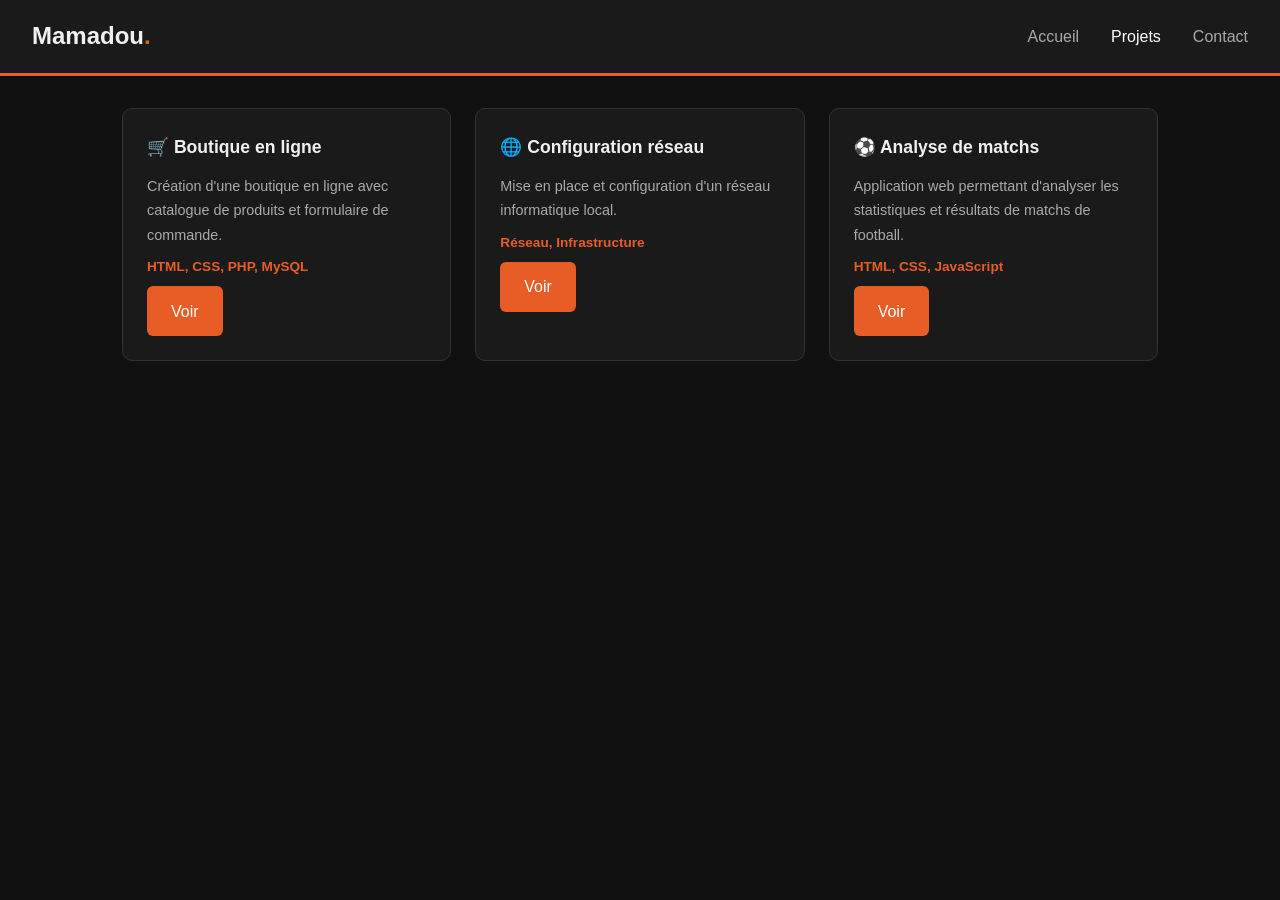
==== projets.html @ 23e9097d "Add files via upload" ====
<!DOCTYPE html>
<html lang="fr">
<head>
  <meta charset="UTF-8">
  <meta name="viewport" content="width=device-width, initial-scale=1.0">
  <title>Mes Projets</title>
  <link rel="stylesheet" href="style.css">
</head>
<body>

  <!-- NAVIGATION -->
  <nav>
    <a href="index.html" class="logo">Mamadou<span>.</span></a>
    <ul>
      <li><a href="index.html">Accueil</a></li>
      <li><a href="projets.html" class="actif">Projets</a></li>
      <li><a href="contact.html">Contact</a></li>
    </ul>
  </nav>
<!-- GRILLE DE PROJETS -->
  <section class="projets">

    <article class="carte-projet">
      <h3>🛒 Boutique en ligne</h3>
      <p>Création d'une boutique en ligne avec catalogue de produits et formulaire de commande.</p>
      <p class="technologies">HTML, CSS, PHP, MySQL</p>
      <a href="#" class="bouton">Voir</a>
    </article>

    <article class="carte-projet">
      <h3>🌐 Configuration réseau</h3>
      <p>Mise en place et configuration d'un réseau informatique local.</p>
      <p class="technologies">Réseau, Infrastructure</p>
      <a href="#" class="bouton">Voir</a>
    </article>

    <article class="carte-projet">
      <h3>⚽ Analyse de matchs</h3>
      <p>Application web permettant d'analyser les statistiques et résultats de matchs de football.</p>
      <p class="technologies">HTML, CSS, JavaScript</p>
      <a href="#" class="bouton">Voir</a>
    </article>

  </section>
---- style.css ----
/* RESET */
* {
  margin: 0;
  padding: 0;
  box-sizing: border-box;
}

/* BODY */
body {
  font-family: Arial, sans-serif;
  background-color: #111111;
  color: #f0f0f0;
  line-height: 1.7;
}

a {
  text-decoration: none;
  color: #f0f0f0;
}

/* NAVIGATION */
nav {
  display: flex;
  justify-content: space-between;
  align-items: center;
  padding: 1rem 2rem;
  background-color: #1a1a1a;
  border-bottom: 3px solid #e85d26;
}

.logo {
  font-size: 1.5rem;
  font-weight: bold;
}

.logo span {
  color: #e85d26;
}

nav ul {
  list-style: none;
  display: flex;
  gap: 2rem;
}

nav ul a {
  color: #aaaaaa;
  font-size: 1rem;
}

nav ul a:hover {
  color: #ffffff;
}
/* SECTION HÉRO */
.hero {
  text-align: center;
  padding: 5rem 2rem;
}

.hero h1 {
  font-size: 2.5rem;
  margin-bottom: 1rem;
}

.hero h1 span {
  color: #e85d26;
}

.hero p {
  color: #aaaaaa;
  font-size: 1.1rem;
  margin-bottom: 2rem;
}

/* BOUTON */
.bouton {
  display: inline-block;
  background-color: #e85d26;
  color: #ffffff;
  padding: 0.7rem 1.5rem;
  border-radius: 6px;
  font-size: 1rem;
}

.bouton:hover {
  background-color: #ff7a45;
}
/* À PROPOS */
.a-propos {
  max-width: 800px;
  margin: 0 auto;
  padding: 4rem 2rem;
}

.a-propos h2 {
  font-size: 1.8rem;
  color: #e85d26;
  margin-bottom: 1rem;
}

.a-propos p {
  color: #cccccc;
  margin-bottom: 2rem;
}

.a-propos h3 {
  font-size: 1.2rem;
  margin-bottom: 1rem;
}

/* BADGES COMPÉTENCES */
.competences {
  list-style: none;
  display: flex;
  flex-wrap: wrap;
  gap: 0.7rem;
}

.competences li {
  background-color: #e85d26;
  color: #ffffff;
  padding: 0.4rem 1rem;
  border-radius: 20px;
  font-size: 0.9rem;
}
/* EXPÉRIENCES */
.experiences {
  max-width: 800px;
  margin: 0 auto;
  padding: 4rem 2rem;
}

.experiences h2 {
  font-size: 1.8rem;
  color: #e85d26;
  margin-bottom: 2rem;
}

/* Chaque bloc d'expérience */
.experience-item {
  border-left: 3px solid #e85d26;
  padding-left: 1.5rem;
  margin-bottom: 2rem;
}

.experience-item .date {
  font-size: 0.85rem;
  color: #e85d26;
  font-weight: bold;
}

.experience-item h3 {
  font-size: 1.1rem;
  margin: 0.3rem 0;
}

.experience-item p {
  color: #aaaaaa;
  font-size: 0.95rem;
}
/* FOOTER */
footer {
  text-align: center;
  padding: 2rem;
  background-color: #1a1a1a;
  border-top: 1px solid #333333;
  color: #aaaaaa;
  margin-top: 3rem;
}

footer a {
  color: #e85d26;
}

footer a:hover {
  text-decoration: underline;
}
/* FORMULAIRES */
.formulaire-section {
  max-width: 550px;
  margin: 0 auto;
  padding: 2rem;
}

.formulaire-section h2 {
  color: #e85d26;
  margin-bottom: 1.5rem;
}

.formulaire {
  display: flex;
  flex-direction: column;
  gap: 0.8rem;
}

.formulaire label {
  color: #cccccc;
  font-size: 0.9rem;
}

.formulaire input,
.formulaire textarea,
.formulaire select {
  padding: 0.7rem;
  border-radius: 6px;
  border: 1px solid #444444;
  background-color: #222222;
  color: #ffffff;
  font-size: 0.95rem;
}

.formulaire input:focus,
.formulaire textarea:focus,
.formulaire select:focus {
  border-color: #e85d26;
  outline: none;
}

/* RESPONSIVE MOBILE */
@media (max-width: 600px) {
  nav {
    flex-direction: column;
    gap: 1rem;
  }

  .projets {
    grid-template-columns: 1fr;
  }
}

/* RESPONSIVE TABLETTE */
@media (max-width: 900px) {
  .projets {
    grid-template-columns: repeat(2, 1fr);
  }
}
/* TITRE PAGE INTERNE */
.page-titre {
  text-align: center;
  padding: 4rem 2rem 2rem;
}

.page-titre h1 {
  font-size: 2.2rem;
  color: #e85d26;
  margin-bottom: 0.5rem;
}

.page-titre p {
  color: #aaaaaa;
}

/* TITRE PAGE PROJETS */
.page-titre {
  text-align: center;
  padding: 4rem 2rem 2rem;
}

.page-titre h1 {
  font-size: 2.2rem;
  color: #e85d26;
  margin-bottom: 0.5rem;
}

.page-titre p {
  color: #aaaaaa;
}

/* RECHERCHE */
.recherche {
  text-align: center;
  padding: 1rem 2rem 2rem;
}

.recherche h2 {
  margin-bottom: 1rem;
  font-size: 1.2rem;
}

.recherche input {
  width: 60%;
  padding: 0.7rem 1rem;
  border-radius: 6px;
  border: 1px solid #444444;
  background-color: #222222;
  color: #ffffff;
  font-size: 1rem;
}

.recherche button {
  padding: 0.7rem 1.2rem;
  margin-left: 0.5rem;
  background-color: #e85d26;
  color: #ffffff;
  border: none;
  border-radius: 6px;
  font-size: 1rem;
  cursor: pointer;
}

.recherche button:hover {
  background-color: #ff7a45;
}

/* GRILLE PROJETS */
.projets {
  display: grid;
  grid-template-columns: repeat(3, 1fr);
  gap: 1.5rem;
  padding: 2rem;
  max-width: 1100px;
  margin: 0 auto;
}

.carte-projet {
  background-color: #1a1a1a;
  border: 1px solid #333333;
  border-radius: 10px;
  padding: 1.5rem;
}

.carte-projet:hover {
  border-color: #e85d26;
}

.carte-projet h3 {
  font-size: 1.1rem;
  margin-bottom: 0.7rem;
}

.carte-projet p {
  color: #aaaaaa;
  font-size: 0.9rem;
  margin-bottom: 0.5rem;
}

.carte-projet .technologies {
  color: #e85d26;
  font-weight: bold;
  font-size: 0.85rem;
}

/* LIEN ACTIF DANS LE MENU */
nav ul a.actif {
  color: #ffffff;
}

/* RESPONSIVE TABLETTE */
@media (max-width: 900px) {
  .projets {
    grid-template-columns: repeat(2, 1fr);
  }
}

/* RESPONSIVE MOBILE */
@media (max-width: 600px) {
  .projets {
    grid-template-columns: 1fr;
  }

  .recherche input {
    width: 100%;
    margin-bottom: 0.5rem;
  }
}
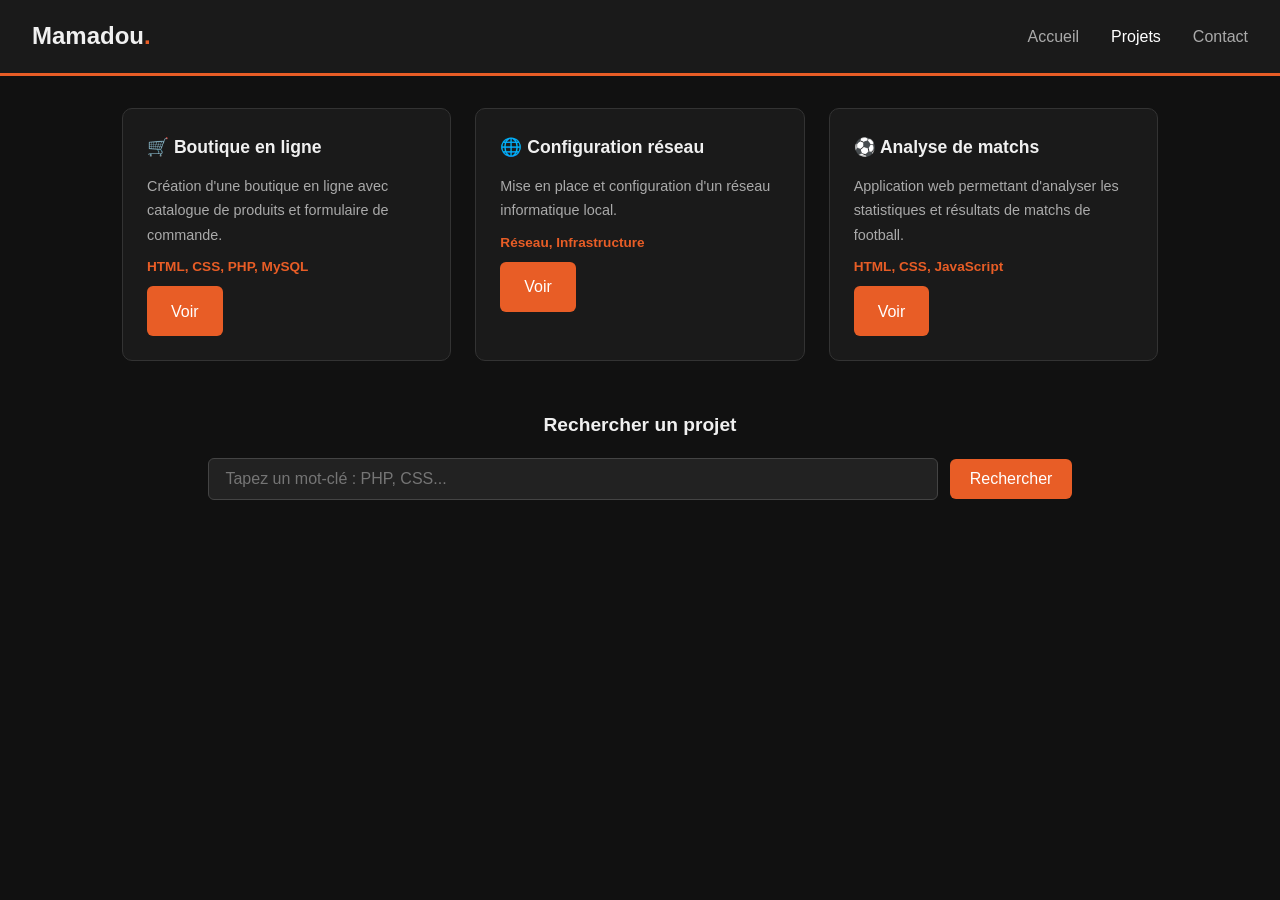
==== commit de659cd2: "Add files via upload" ====
--- a/projets.html
+++ b/projets.html
@@ -41,4 +41,17 @@
       <a href="#" class="bouton">Voir</a>
     </article>
 
-  </section>+  </section>
+
+  <!-- FORMULAIRE DE RECHERCHE -->
+<section class="recherche">
+  <h2>Rechercher un projet</h2>
+  <form method="GET">
+    <input type="text" name="recherche" placeholder="Tapez un mot-clé : PHP, CSS...">
+    <button type="submit">Rechercher</button>
+  </form>
+</section>
+
+</body>
+
+</html>
